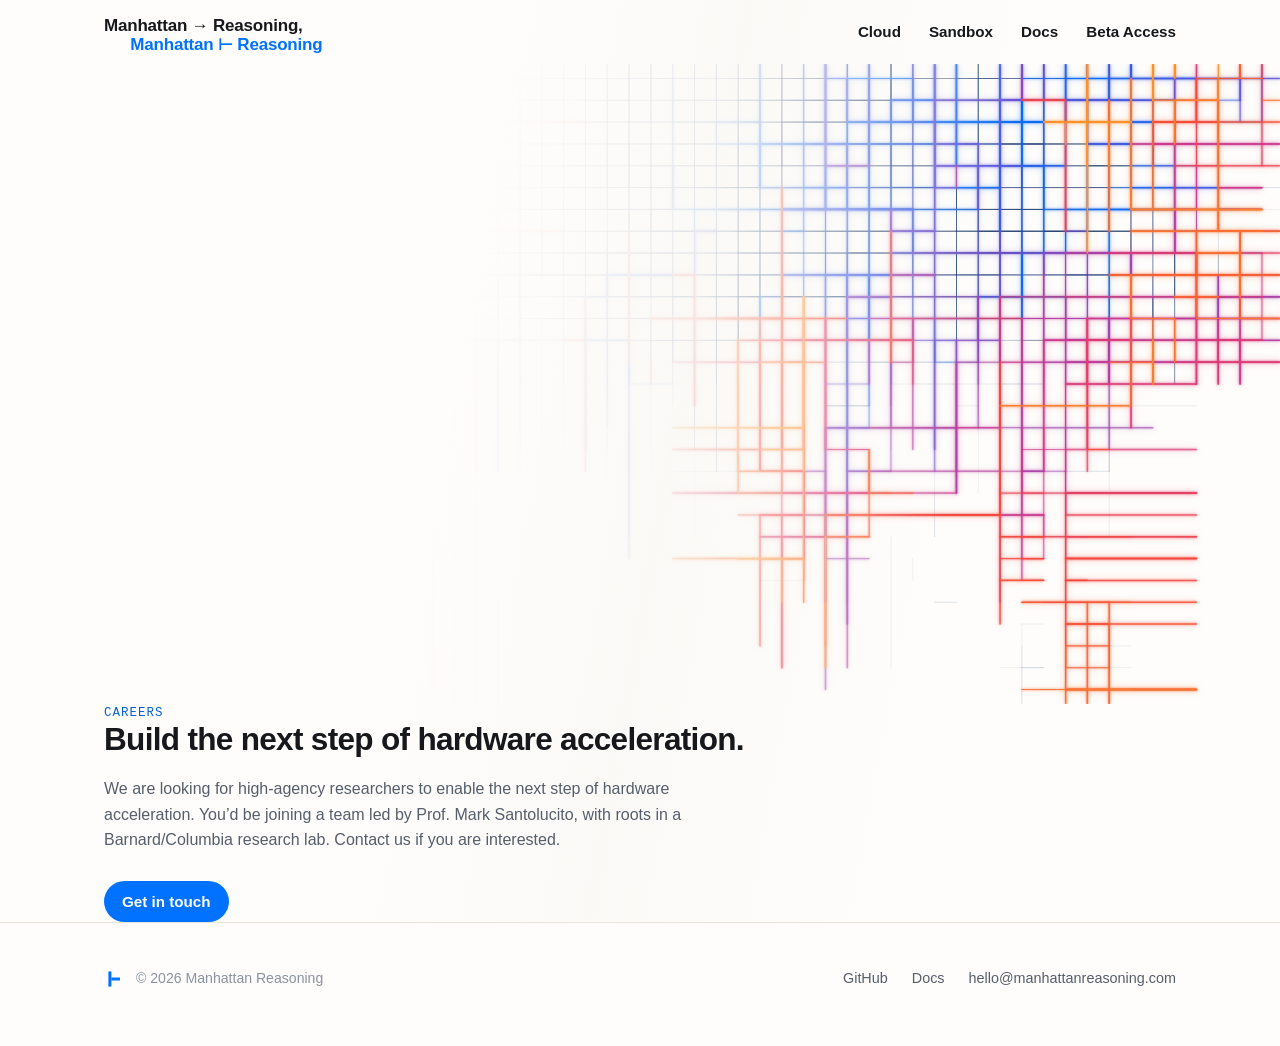
==== careers.html @ d12ea2d1 "Add careers page, styled QR code, and ICML recruiting flier Careers page linked from nav/footer, PCB" ====
<!doctype html>
<html lang="en">
<head>
  <meta charset="utf-8" />
  <meta name="viewport" content="width=device-width, initial-scale=1" />
  <title>Careers — Manhattan Reasoning</title>
  <meta name="description" content="We are looking for high-agency researchers to enable the next step of hardware acceleration." />
  <link rel="icon" type="image/svg+xml" href="assets/favicon.svg" />
  <link rel="stylesheet" href="css/style.css" />
</head>
<body>

  <!-- ================= nav ================= -->
  <header class="nav">
    <div class="nav-inner">
      <a class="brand" href="index.html" aria-label="Manhattan Reasoning">
        <span class="logo" aria-hidden="true">
          <span class="logo-l1">Manhattan <span class="op">&rarr;</span> Reasoning,</span>
          <span class="logo-l2">Manhattan <span class="op">&#8866;</span> Reasoning</span>
        </span>
      </a>
      <nav class="nav-links">
        <a href="index.html#cloud">Cloud</a>
        <a href="index.html#sandbox">Sandbox</a>
        <a href="https://docs.manhattanreasoning.com">Docs</a>
        <a href="index.html#beta">Beta Access</a>
      </nav>
    </div>
  </header>

  <!-- ================= careers ================= -->
  <main id="top">
    <section class="hero">
      <canvas class="hero-routing-canvas" data-routing-field aria-hidden="true"></canvas>
      <div class="container">
        <div class="hero-copy">
          <p class="kicker">Careers</p>
          <h1>Build the next step of hardware&nbsp;acceleration.</h1>
          <p class="bio">
            We are looking for high-agency researchers to enable the next step
            of hardware acceleration. You&rsquo;d be joining a team led by
            Prof. Mark Santolucito, with roots in a Barnard/Columbia research lab.
            Contact us if you are interested.
          </p>
          <div class="hero-ctas">
            <a class="btn" href="mailto:hello@manhattanreasoning.com?subject=Careers">Get in touch</a>
          </div>
        </div>
      </div>
    </section>
  </main>

  <!-- ================= footer ================= -->
  <footer class="footer">
    <div class="container footer-inner">
      <div class="footer-brand">
        <img src="assets/favicon.svg" alt="Manhattan Reasoning turnstile mark" />
        <span>© 2026 Manhattan Reasoning</span>
      </div>
      <nav class="footer-links">
        <a href="https://github.com/ManhattanReasoning">GitHub</a>
        <a href="https://docs.manhattanreasoning.com">Docs</a>
        <a href="mailto:hello@manhattanreasoning.com">hello@manhattanreasoning.com</a>
      </nav>
    </div>
  </footer>

  <script src="js/routing-viz.js"></script>
  <script src="js/main.js"></script>
</body>
</html>
---- css/style.css ----
/* Manhattan Reasoning — site v2
   Off-white, Helvetica, single scrolling page. */

:root {
  --bg: #fefdfb;
  --bg-translucent: rgba(250, 249, 246, 0.86);
  --ink: #17181c;
  --ink-2: #565e6b;
  --ink-3: #8b93a1;
  --line: #e7e4dc;
  --accent: #0072ff;
  --accent-ink: #005fd6;

  /* dark surfaces (die panel, code, terminal) */
  --die: #05070d;
  --code-bg: #0e1218;
  --code-line: #1c2330;
  --code-ink: #d7dee9;
  --code-dim: #6b7c96;

  /* wire classes — validated categorical palette on var(--die) */
  --span1: #2f7fb8;
  --span2: #1f9e89;
  --span6: #e8681f;

  --font: "Helvetica Neue", Helvetica, Arial, sans-serif;
  --mono: ui-monospace, "SF Mono", SFMono-Regular, Menlo, monospace;
  --maxw: 1120px;
}

* { box-sizing: border-box; margin: 0; padding: 0; }
html { scroll-behavior: smooth; }
@media (prefers-reduced-motion: reduce) {
  html { scroll-behavior: auto; }
  * { animation: none !important; transition: none !important; }
}

body {
  font-family: var(--font);
  background: var(--bg);
  color: var(--ink);
  line-height: 1.55;
  -webkit-font-smoothing: antialiased;
  overflow-x: hidden;
}

a { color: var(--accent-ink); text-decoration: none; }
a:hover { text-decoration: underline; }

.container { max-width: var(--maxw); margin: 0 auto; padding: 0 24px; }

/* ---------------- nav ---------------- */

.nav {
  position: fixed; inset: 0 0 auto 0; z-index: 50;
  height: 64px;
  /* transparent at the top so the nav reads as part of the page and the circuit
     flows off the top edge; the backdrop only appears once you scroll */
  background: transparent;
  border-bottom: 1px solid transparent;
  transition: background 0.25s ease, border-color 0.25s ease, backdrop-filter 0.25s ease;
}
.nav.scrolled {
  background: var(--bg-translucent);
  backdrop-filter: blur(10px);
  -webkit-backdrop-filter: blur(10px);
  border-bottom-color: var(--line);
}

.nav-inner {
  max-width: var(--maxw); margin: 0 auto; padding: 0 24px;
  height: 100%; display: flex; align-items: center; justify-content: space-between;
}

/* brand: live text logo. Two lines; the top line collapses on scroll, leaving
   the blue line — flex-centered so the collapsed line sits at the nav's middle.
   Pure CSS, fully reversible. */
.brand { position: relative; display: flex; align-items: center; height: 100%; }
.logo {
  position: relative; height: 42px; width: 13.5em;
  font-family: var(--font); font-weight: 700;
  font-size: 17px; letter-spacing: -0.012em; white-space: nowrap;
}
.logo-l1, .logo-l2 {
  position: absolute; left: 0;
  transition: opacity 0.3s ease, top 0.35s cubic-bezier(0.4, 0, 0.2, 1),
    transform 0.35s cubic-bezier(0.4, 0, 0.2, 1), color 0.3s ease;
}
.logo-l1 { top: 2px; color: var(--ink); }
.logo-l2 { top: 21px; left: 1.55em; color: var(--accent); }
.logo-l2 .op { color: var(--accent); transition: color 0.3s ease; }  /* blue at top */
/* collapsed: top line fades up & out, blue line rises to the nav's center,
   turnstile turns black */
.nav.scrolled .logo-l1 { opacity: 0; transform: translateY(-6px); }
.nav.scrolled .logo-l2 { top: 50%; transform: translateY(-50%); }
.nav.scrolled .logo-l2 .op { color: var(--ink); }

.nav-links { display: flex; align-items: center; gap: 28px; }
.nav-links a {
  color: var(--ink); font-size: 0.95rem; font-weight: 600;
  /* off-white halo so links stay legible over the circuit while the nav is
     transparent; invisible once the nav gains its background on scroll */
  text-shadow: 0 0 9px var(--bg), 0 0 9px var(--bg), 0 0 9px var(--bg), 0 0 3px var(--bg);
}
.nav.scrolled .nav-links a { text-shadow: none; }
.nav-links a:hover { color: var(--accent-ink); text-decoration: none; }

.btn {
  display: inline-block;
  background: var(--accent);
  color: #fff; font-weight: 600; font-size: 0.95rem;
  padding: 9px 18px; border-radius: 999px;
  border: none; cursor: pointer;
  transition: background 0.15s ease;
}
.btn:hover { background: var(--accent-ink); text-decoration: none; }
.btn.ghost {
  background: transparent; color: var(--ink);
  border: 1px solid var(--line);
}
.btn.ghost:hover { border-color: var(--ink-3); background: transparent; }

/* ---------------- hero ---------------- */

.hero {
  position: relative;
  overflow: hidden;
  padding-top: 64px;
  min-height: 94vh;
  /* column so the container stays full-width (a flex row would shrink-wrap it
     and margin:auto would center the copy) — copy left-aligns with the nav */
  display: flex; flex-direction: column; justify-content: center;
}
.hero .container {
  position: relative; z-index: 2;
  /* full-width with a left gutter matching the centered 1120 grid (and the nav
     logo), so the copy is left-aligned instead of centered on wide screens */
  max-width: none; width: 100%; margin: 0;
  padding-left: max(24px, calc((100vw - 1072px) / 2));
  padding-right: 24px;
}
/* off-white scrim keeps the copy column clean while the field stays vibrant right */
.hero::before {
  content: ""; position: absolute; inset: 0; z-index: 1; pointer-events: none;
  background: linear-gradient(100deg,
    var(--bg) 36%, rgba(250, 249, 246, 0.88) 52%, rgba(250, 249, 246, 0) 72%);
}
.hero-copy { max-width: min(50vw, 46rem); }
.hero h1 {
  font-size: clamp(2.2rem, 3.6vw, 3.1rem);   /* fallback; JS fits it to one line */
  line-height: 1.04;
  letter-spacing: -0.022em;
  font-weight: 700;
  white-space: nowrap;         /* one line — JS scales font-size to fit the width */
  /* soft off-white halo so the line reads cleanly over the circuit */
  text-shadow: 0 0 18px var(--bg), 0 0 18px var(--bg), 0 0 8px var(--bg), 0 0 3px var(--bg);
}
.hero .bio {
  margin-top: 20px;
  font-size: 16px;
  line-height: 1.6;
  color: var(--ink-2);
  max-width: min(46vw, 42rem); /* static — mostly matches the one-line header */
  text-shadow: 0 0 12px var(--bg), 0 0 12px var(--bg), 0 0 5px var(--bg);
}
.hero-ctas { margin-top: 28px; display: flex; gap: 12px; flex-wrap: wrap; }
.read-more {
  font-size: 1.02rem; font-weight: 600; color: var(--accent-ink);
  display: inline-flex; align-items: center;
  border-bottom: 1.5px solid transparent;
  transition: border-color 0.15s ease, color 0.15s ease;
  text-shadow: 0 0 12px var(--bg), 0 0 12px var(--bg), 0 0 5px var(--bg);
}
.read-more:hover { border-bottom-color: currentColor; text-decoration: none; }

/* living routing field — bleeds off the right edge, dissolves into the page */
#routing-canvas {
  position: absolute;
  top: 0; right: 0; bottom: 0;
  width: 82%;
  z-index: 0;
  display: block;
  cursor: crosshair;
  /* two masks intersected: a radial that dissolves the left/right edges into
     the page, and a vertical fade so the TOP dissolves slowly (like the bottom)
     — the field fades out before it reaches the nav, no flat cut */
  -webkit-mask-image:
    radial-gradient(135% 130% at 68% 46%, #000 58%, rgba(0,0,0,0.5) 76%, transparent 95%),
    linear-gradient(to bottom, #000 0%, #000 88%, transparent 100%);
  -webkit-mask-composite: source-in;
          mask-image:
    radial-gradient(135% 130% at 68% 46%, #000 58%, rgba(0,0,0,0.5) 76%, transparent 95%),
    linear-gradient(to bottom, #000 0%, #000 88%, transparent 100%);
          mask-composite: intersect;
}

.hero-routing-canvas { cursor: crosshair; }

#beta {
  position: relative;
  overflow: hidden;
  isolation: isolate;
}
#beta > .container { position: relative; z-index: 2; }
.beta-routing-canvas {
  position: absolute;
  inset: 0;
  width: 100%;
  height: 100%;
  z-index: 0;
  opacity: 0.5;
  pointer-events: none;
  -webkit-mask-image:
    radial-gradient(120% 92% at 50% 100%, #000 44%, rgba(0,0,0,0.48) 70%, transparent 100%),
    linear-gradient(to top, #000 0%, #000 86%, transparent 100%);
  -webkit-mask-composite: source-in;
          mask-image:
    radial-gradient(120% 92% at 50% 100%, #000 44%, rgba(0,0,0,0.48) 70%, transparent 100%),
    linear-gradient(to top, #000 0%, #000 86%, transparent 100%);
          mask-composite: intersect;
}
.hero-caption {
  position: absolute; right: 26px; bottom: 24px; z-index: 2;
  font-family: var(--mono); font-size: 0.7rem; letter-spacing: 0.02em;
  color: var(--ink-3);
}

/* ---------------- sections ---------------- */

.section { padding: 108px 0; border-top: 1px solid var(--line); }
.section:first-of-type { border-top: none; }

.kicker {
  font-family: var(--mono); font-size: 0.78rem; font-weight: 500;
  color: var(--accent-ink); letter-spacing: 0.08em; text-transform: uppercase;
}
.section h2 {
  margin-top: 10px;
  font-size: clamp(1.7rem, 3vw, 2.35rem);
  letter-spacing: -0.015em; line-height: 1.15;
  font-weight: 700;
  max-width: 24ch;
}
.section .lede {
  margin-top: 14px; font-size: 1.05rem; color: var(--ink-2);
  max-width: 62ch;
}
/* the open-hardware-stack credit line under the lede */
.built-on {
  margin-top: 14px; max-width: 52ch;
  font-family: var(--mono); font-size: 0.8rem; line-height: 1.5;
  color: var(--ink-3);
}
.built-on span { color: var(--ink-2); font-weight: 600; }

.duo {
  margin-top: 44px;
  display: grid; grid-template-columns: 1fr 1fr; gap: 24px;
  align-items: start;
}

/* Cloud: two-column split — text left, code + terminal stacked on the right
   (Vercel-style; Sandbox mirrors it with code left / text right) */
#cloud .container {
  display: grid; grid-template-columns: 0.9fr 1fr; gap: 56px; align-items: center;
}
#cloud .container > .reveal { margin: 0; }         /* the text column */
#cloud h2 { max-width: 15ch; }
#cloud .duo {
  margin-top: 0;                                    /* it's a column now, not below */
  grid-template-columns: 1fr; gap: 16px;
}

/* Sandbox: mirrored split — code left, text right */
#sandbox .container {
  display: grid; grid-template-columns: 1fr 0.9fr; gap: 56px; align-items: center;
}
#sandbox .container > .reveal { margin: 0; }       /* the text column */
#sandbox h2 { max-width: 18ch; }

/* fade-up on scroll */
.reveal { opacity: 0; transform: translateY(18px);
  transition: opacity 0.6s ease, transform 0.6s ease; }
.reveal.in { opacity: 1; transform: none; }

/* ---------------- code cards ---------------- */

/* light "Geist"-style card: white, hairline border, soft shadow, no chrome dots */
.code-card {
  position: relative;
  background: #ffffff;
  border: 1px solid #eceae2;
  border-radius: 12px;
  overflow: hidden;
  box-shadow: 0 1px 2px rgba(20, 24, 40, 0.04), 0 12px 32px -18px rgba(20, 24, 40, 0.14);
}
.code-head {
  display: flex; align-items: center; justify-content: space-between; gap: 8px;
  padding: 9px 12px 9px 15px;
  border-bottom: 1px solid #f1f0ea;
  font-family: var(--mono); font-size: 0.73rem; color: var(--ink-3);
}
.code-head .fname { color: var(--ink-2); font-weight: 600; }
.copy-btn {
  font-family: var(--mono); font-size: 0.67rem; color: var(--ink-3);
  background: transparent; border: 1px solid var(--line); border-radius: 6px;
  padding: 3px 9px; cursor: pointer;
  transition: color 0.15s ease, border-color 0.15s ease;
}
.copy-btn:hover { color: var(--ink); border-color: var(--ink-3); }
.copy-btn.copied { color: #0a7d5a; border-color: #bfe3d0; }
.code-card pre {
  padding: 16px 18px;
  overflow-x: auto;
  font-family: var(--mono); font-size: 0.82rem; line-height: 1.62;
  color: #2b2f38;
}
.code-card code { font-family: inherit; }

/* python token colors (light, restrained) */
.tok-kw  { color: #a626a4; }
.tok-str { color: #0a7d5a; }
.tok-num { color: #b25000; }
.tok-fn  { color: #0060d1; }
.tok-cm  { color: #9aa3b0; font-style: italic; }
.tok-dec { color: #7c3aed; }

/* terminal stays dark — a terminal should look like a terminal */
.code-card.terminal {
  background: var(--code-bg); border-color: var(--code-line);
  box-shadow: 0 1px 2px rgba(6, 18, 40, 0.08), 0 16px 36px -20px rgba(6, 18, 40, 0.45);
}
.terminal .code-head { border-bottom-color: #1a2130; color: var(--code-dim); }
.terminal .code-head .fname { color: #aebacc; }
.terminal pre { color: var(--code-ink); min-height: 132px; }
.term-dim  { color: var(--code-dim); }
.term-ok   { color: #58d68d; font-weight: 600; }
.term-run  { color: #c6ff6e; font-weight: 600; }
.term-cursor { display: inline-block; width: 8px; height: 15px;
  background: #d7dee9; vertical-align: -2px;
  animation: blink 1.1s steps(1) infinite; }
@keyframes blink { 50% { opacity: 0; } }

/* feature bullets */
.feature-list { margin-top: 26px; display: grid; gap: 14px; }
.feature-list li {
  list-style: none; padding-left: 26px; position: relative;
  color: var(--ink-2); font-size: 0.97rem;
}
.feature-list li::before {
  content: "—"; position: absolute; left: 0; top: 0;
  color: var(--accent); font-weight: 600;
}
.feature-list li b { color: var(--ink); font-weight: 600; }

/* ---------------- beta ---------------- */

.beta-wrap { max-width: 720px; margin: 0 auto; text-align: center; }
.beta-wrap h2 { margin-left: auto; margin-right: auto; }
.beta-wrap .lede { margin-left: auto; margin-right: auto; }
.beta-install { margin: 36px auto 0; text-align: left; }

.beta-form-card {
  margin: 48px auto 0; text-align: left;
  background: #fff;
  border: 1px solid var(--line);
  border-radius: 14px;
  padding: 30px;
}
.beta-form-card h3 { font-size: 1.15rem; letter-spacing: -0.01em; }
.beta-form-card p { color: var(--ink-2); font-size: 0.93rem; margin-top: 6px; }
.form-grid { margin-top: 22px; display: grid; grid-template-columns: 1fr 1fr; gap: 14px; }
.form-grid .full { grid-column: 1 / -1; }
.field label {
  display: block; font-size: 0.8rem; font-weight: 600;
  color: var(--ink-2); margin-bottom: 6px;
}
.field input, .field textarea {
  width: 100%; font-family: var(--font); font-size: 0.95rem;
  color: var(--ink);
  background: var(--bg);
  border: 1px solid var(--line); border-radius: 8px;
  padding: 10px 12px;
}
.field textarea { min-height: 96px; resize: vertical; }
.field input:focus, .field textarea:focus {
  outline: none; border-color: var(--accent);
  box-shadow: 0 0 0 3px rgba(0, 114, 255, 0.12);
}
.form-foot { margin-top: 20px; display: flex; align-items: center; gap: 16px; flex-wrap: wrap; }
.form-note { font-size: 0.82rem; color: var(--ink-3); }
.form-status { font-size: 0.88rem; font-weight: 600; }
.form-status.ok { color: #1a7f4e; }
.form-status.err { color: #c0392b; }

/* ---------------- footer ---------------- */

.footer { border-top: 1px solid var(--line); padding: 44px 0 56px; }
.footer-inner {
  display: flex; align-items: center; justify-content: space-between;
  gap: 20px; flex-wrap: wrap;
}
.footer-brand { display: flex; align-items: center; gap: 12px; }
.footer-brand img { height: 20px; }
.footer-brand span { font-size: 0.88rem; color: var(--ink-3); }
.footer-links { display: flex; gap: 24px; font-size: 0.9rem; }
.footer-links a { color: var(--ink-2); }
.footer-links a:hover { color: var(--accent-ink); }

/* screenshot/test mode (?nofx): fixed height so the field is visible, instant reveals */
.nofx .hero { min-height: 640px; padding-top: 120px; padding-bottom: 40px; }
.nofx .reveal { opacity: 1; transform: none; transition: none; }
.nofx .logo-l1, .nofx .logo-l2, .nofx .logo-l2 .op { transition: none; }  /* capture end state */

/* ---------------- responsive ---------------- */

@media (max-width: 960px) {
  .hero { min-height: 78vh; padding-top: 110px; padding-bottom: 40px; }
  /* field becomes a full-bleed backdrop behind the copy, faded top-down */
  #routing-canvas {
    width: 100%; opacity: 0.55;
    -webkit-mask-image:
      radial-gradient(135% 85% at 70% 42%, #000 34%, transparent 80%),
      linear-gradient(to bottom, transparent 3%, #000 26%, #000 88%, transparent 100%);
    -webkit-mask-composite: source-in;
            mask-image:
      radial-gradient(135% 85% at 70% 42%, #000 34%, transparent 80%),
      linear-gradient(to bottom, transparent 3%, #000 26%, #000 88%, transparent 100%);
            mask-composite: intersect;
    pointer-events: none;
  }
  .beta-routing-canvas { opacity: 0.42; }
  .hero-copy { max-width: 100%; }
  .hero h1 { font-size: clamp(2rem, 8vw, 2.6rem); white-space: normal; }  /* wrap on mobile */
  .hero .bio { max-width: 100%; }
  .hero-caption { display: none; }
  .duo { grid-template-columns: 1fr; }
  #cloud .container, #sandbox .container { grid-template-columns: 1fr; gap: 28px; }
  .form-grid { grid-template-columns: 1fr; }
  .nav-links { gap: 18px; }
  .nav-links a:not(.btn) { display: none; }
  .section { padding: 72px 0; }
}
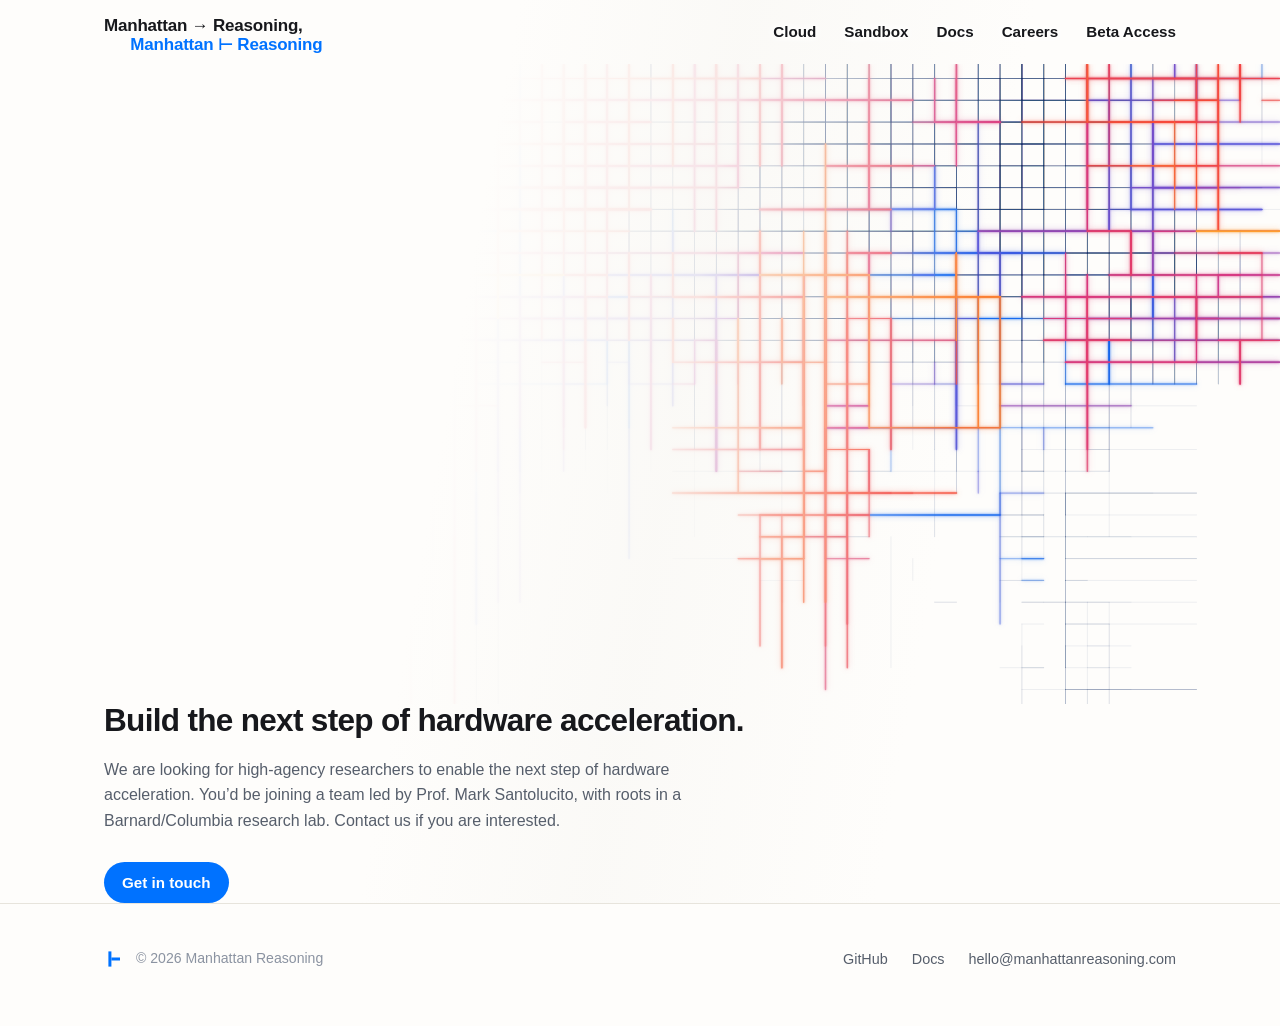
==== commit 812369d1: "Match careers hero layout to the landing page Co-Authored-By: Claude Fable 5 <noreply@anthropic.com>" ====
--- a/careers.html
+++ b/careers.html
@@ -23,6 +23,7 @@
         <a href="index.html#cloud">Cloud</a>
         <a href="index.html#sandbox">Sandbox</a>
         <a href="https://docs.manhattanreasoning.com">Docs</a>
+        <a href="careers.html">Careers</a>
         <a href="index.html#beta">Beta Access</a>
       </nav>
     </div>
@@ -34,7 +35,6 @@
       <canvas class="hero-routing-canvas" data-routing-field aria-hidden="true"></canvas>
       <div class="container">
         <div class="hero-copy">
-          <p class="kicker">Careers</p>
           <h1>Build the next step of hardware&nbsp;acceleration.</h1>
           <p class="bio">
             We are looking for high-agency researchers to enable the next step
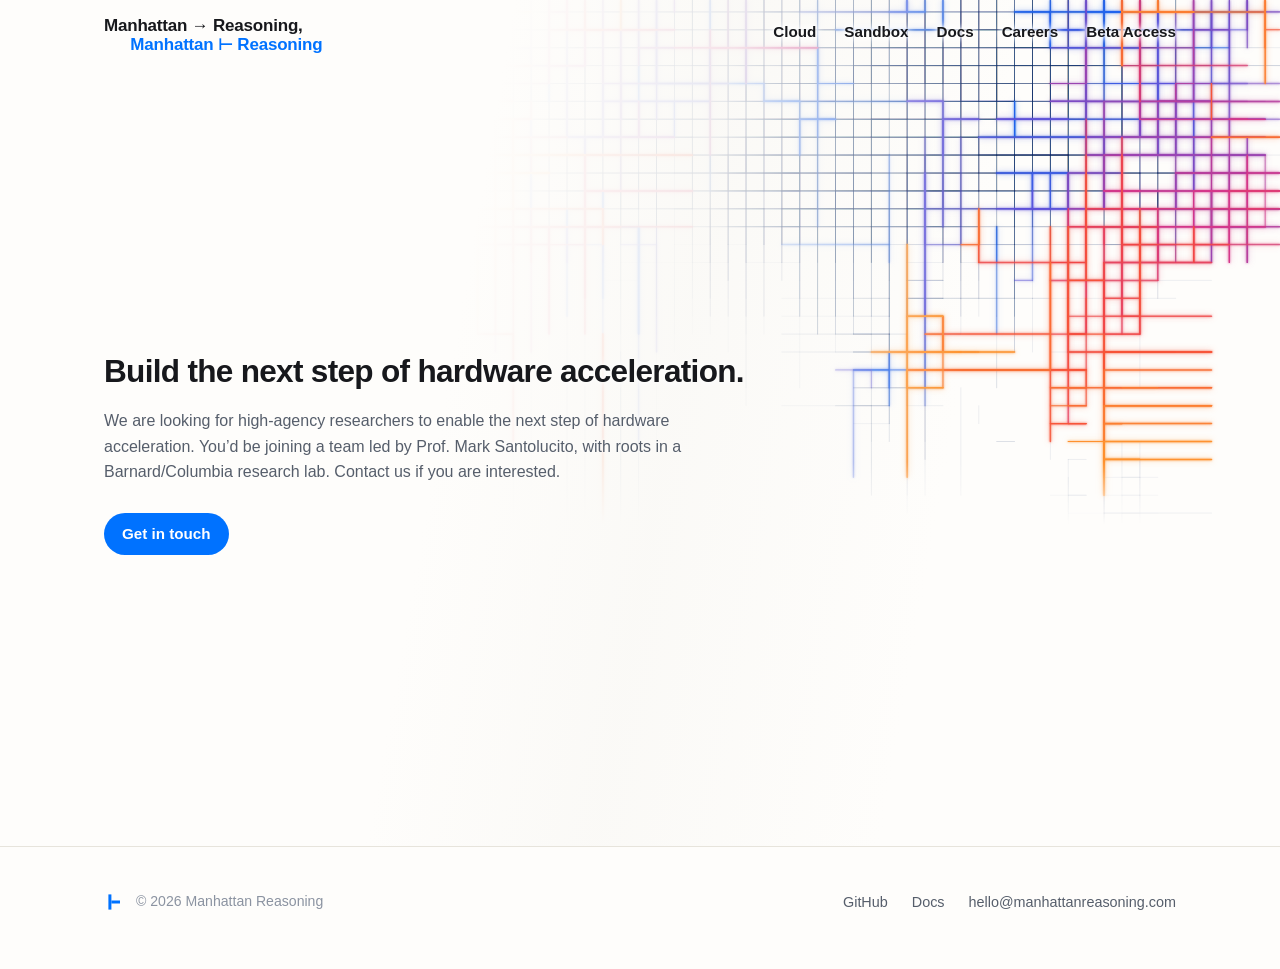
==== commit 777bea6b: "Fix careers hero: routing canvas needs the routing-canvas id to sit behind the copy Co-Authored-By: " ====
--- a/careers.html
+++ b/careers.html
@@ -32,7 +32,7 @@
   <!-- ================= careers ================= -->
   <main id="top">
     <section class="hero">
-      <canvas class="hero-routing-canvas" data-routing-field aria-hidden="true"></canvas>
+      <canvas id="routing-canvas" class="hero-routing-canvas" data-routing-field aria-hidden="true"></canvas>
       <div class="container">
         <div class="hero-copy">
           <h1>Build the next step of hardware&nbsp;acceleration.</h1>
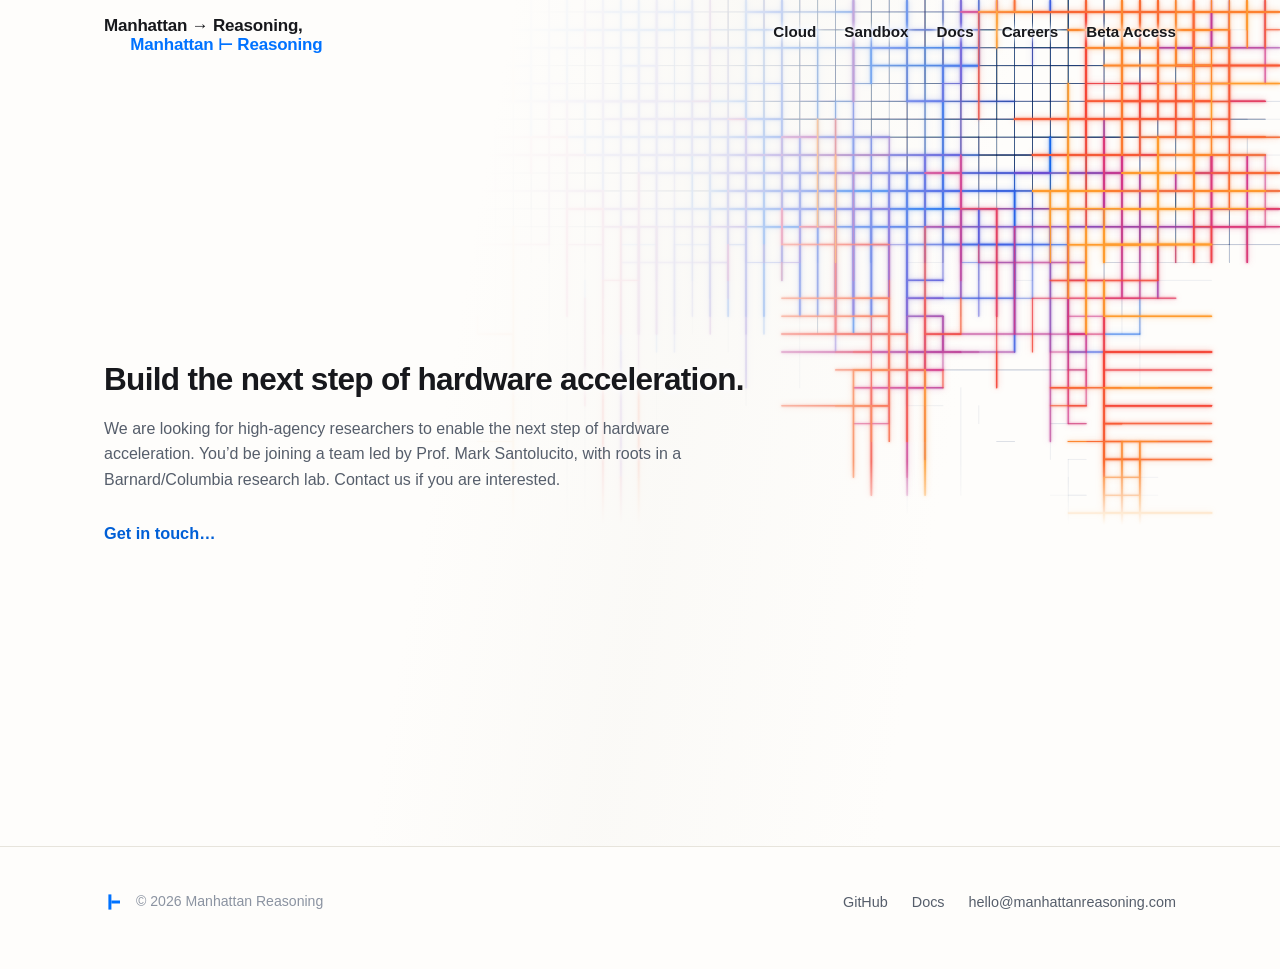
==== commit e97c39ca: "Fix homepage hash default and careers hero CTA Ensure index only defaults to #top when no explicit h" ====
--- a/careers.html
+++ b/careers.html
@@ -13,7 +13,7 @@
   <!-- ================= nav ================= -->
   <header class="nav">
     <div class="nav-inner">
-      <a class="brand" href="index.html" aria-label="Manhattan Reasoning">
+      <a class="brand" href="index.html#top" aria-label="Manhattan Reasoning">
         <span class="logo" aria-hidden="true">
           <span class="logo-l1">Manhattan <span class="op">&rarr;</span> Reasoning,</span>
           <span class="logo-l2">Manhattan <span class="op">&#8866;</span> Reasoning</span>
@@ -43,7 +43,7 @@
             Contact us if you are interested.
           </p>
           <div class="hero-ctas">
-            <a class="btn" href="mailto:hello@manhattanreasoning.com?subject=Careers">Get in touch</a>
+            <a class="read-more" href="mailto:hello@manhattanreasoning.com?subject=Careers">Get in touch&hellip;</a>
           </div>
         </div>
       </div>
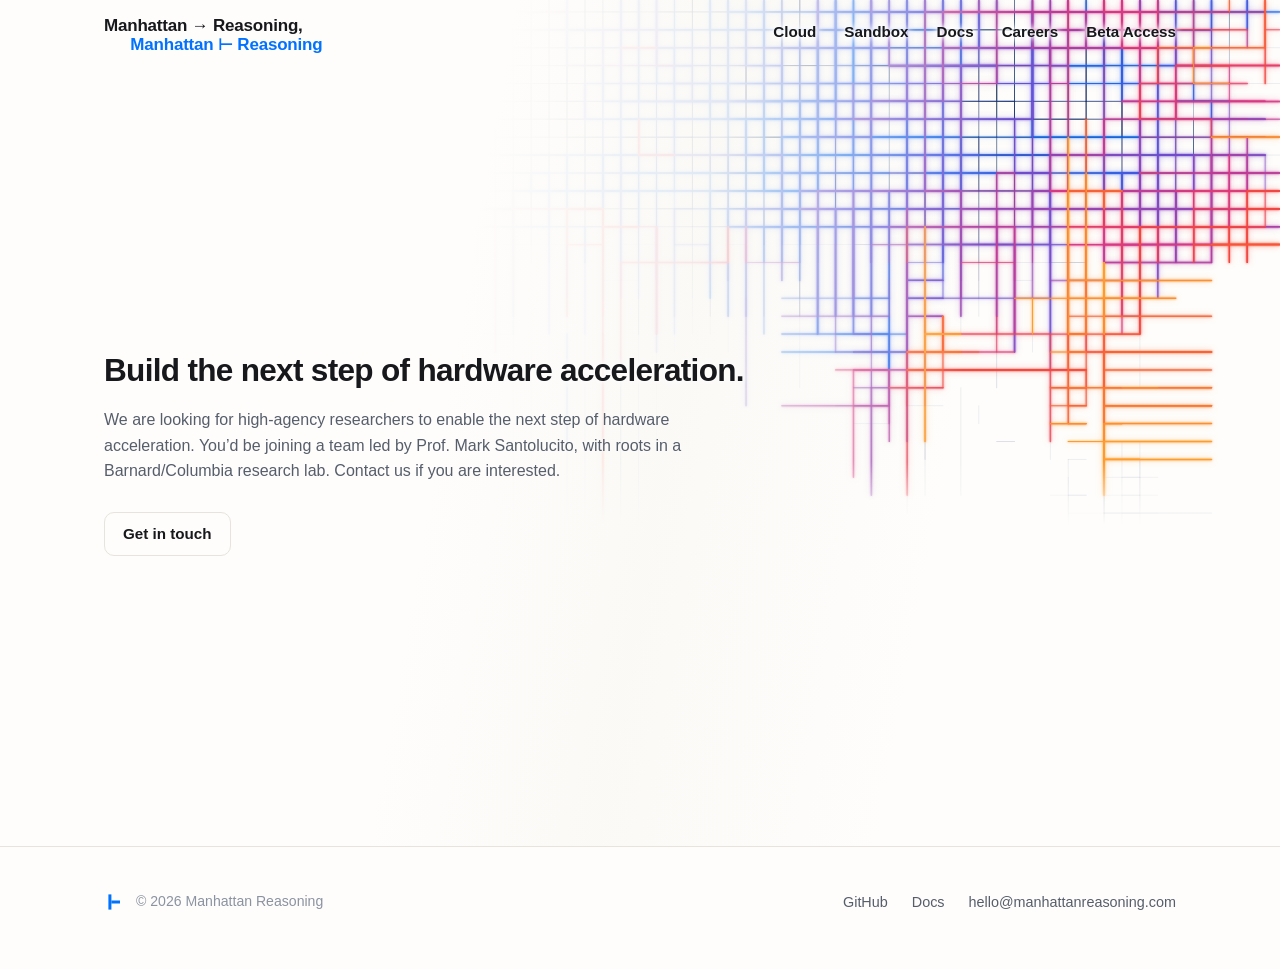
==== commit 9be1dbf4: "Improve mobile UX and careers hero polish Implement a full mobile navigation experience with hamburg" ====
--- a/careers.html
+++ b/careers.html
@@ -8,7 +8,7 @@
   <link rel="icon" type="image/svg+xml" href="assets/favicon.svg" />
   <link rel="stylesheet" href="css/style.css" />
 </head>
-<body>
+<body class="careers-page">
 
   <!-- ================= nav ================= -->
   <header class="nav">
@@ -19,7 +19,10 @@
           <span class="logo-l2">Manhattan <span class="op">&#8866;</span> Reasoning</span>
         </span>
       </a>
-      <nav class="nav-links">
+      <button class="nav-toggle" type="button" aria-expanded="false" aria-controls="site-nav" aria-label="Toggle navigation">
+        <span></span><span></span><span></span>
+      </button>
+      <nav class="nav-links" id="site-nav">
         <a href="index.html#cloud">Cloud</a>
         <a href="index.html#sandbox">Sandbox</a>
         <a href="https://docs.manhattanreasoning.com">Docs</a>
@@ -43,7 +46,7 @@
             Contact us if you are interested.
           </p>
           <div class="hero-ctas">
-            <a class="read-more" href="mailto:hello@manhattanreasoning.com?subject=Careers">Get in touch&hellip;</a>
+            <a class="btn btn-outline" href="mailto:hello@manhattanreasoning.com?subject=Careers">Get in touch</a>
           </div>
         </div>
       </div>
--- a/css/style.css
+++ b/css/style.css
@@ -70,6 +70,7 @@
 .nav-inner {
   max-width: var(--maxw); margin: 0 auto; padding: 0 24px;
   height: 100%; display: flex; align-items: center; justify-content: space-between;
+  position: relative;
 }
 
 /* brand: live text logo. Two lines; the top line collapses on scroll, leaving
@@ -84,6 +85,7 @@
 .logo-l1, .logo-l2 {
   position: absolute; left: 0;
   transition: opacity 0.3s ease, top 0.35s cubic-bezier(0.4, 0, 0.2, 1),
+    left 0.35s cubic-bezier(0.4, 0, 0.2, 1),
     transform 0.35s cubic-bezier(0.4, 0, 0.2, 1), color 0.3s ease;
 }
 .logo-l1 { top: 2px; color: var(--ink); }
@@ -92,7 +94,7 @@
 /* collapsed: top line fades up & out, blue line rises to the nav's center,
    turnstile turns black */
 .nav.scrolled .logo-l1 { opacity: 0; transform: translateY(-6px); }
-.nav.scrolled .logo-l2 { top: 50%; transform: translateY(-50%); }
+.nav.scrolled .logo-l2 { top: 50%; left: 50%; transform: translate(-50%, -50%); }
 .nav.scrolled .logo-l2 .op { color: var(--ink); }
 
 .nav-links { display: flex; align-items: center; gap: 28px; }
@@ -104,6 +106,26 @@
 }
 .nav.scrolled .nav-links a { text-shadow: none; }
 .nav-links a:hover { color: var(--accent-ink); text-decoration: none; }
+
+.nav-toggle {
+  display: none;
+  width: 38px;
+  height: 38px;
+  border: 1px solid var(--line);
+  border-radius: 8px;
+  background: rgba(255, 255, 255, 0.9);
+  align-items: center;
+  justify-content: center;
+  flex-direction: column;
+  gap: 4px;
+  cursor: pointer;
+}
+.nav-toggle span {
+  width: 16px;
+  height: 1.5px;
+  background: var(--ink);
+  border-radius: 1px;
+}
 
 .btn {
   display: inline-block;
@@ -119,6 +141,43 @@
   border: 1px solid var(--line);
 }
 .btn.ghost:hover { border-color: var(--ink-3); background: transparent; }
+
+.btn.btn-outline {
+  background: transparent;
+  color: var(--ink);
+  border: 1px solid var(--line);
+  border-radius: 10px;
+  box-shadow: 0 0 0 rgba(47, 127, 184, 0);
+  animation: cta-outline-glow 8s ease-in-out infinite;
+}
+.btn.btn-outline:hover {
+  background: transparent;
+  border-color: var(--ink-3);
+  color: var(--ink);
+}
+
+@keyframes cta-outline-glow {
+  0% {
+    border-color: rgba(47, 127, 184, 0.35);
+    box-shadow: 0 0 8px rgba(47, 127, 184, 0.12);
+  }
+  33% {
+    border-color: rgba(31, 158, 137, 0.35);
+    box-shadow: 0 0 9px rgba(31, 158, 137, 0.12);
+  }
+  66% {
+    border-color: rgba(232, 104, 31, 0.35);
+    box-shadow: 0 0 9px rgba(232, 104, 31, 0.11);
+  }
+  100% {
+    border-color: rgba(47, 127, 184, 0.35);
+    box-shadow: 0 0 8px rgba(47, 127, 184, 0.12);
+  }
+}
+
+@media (prefers-reduced-motion: reduce) {
+  .btn.btn-outline { animation: none; }
+}
 
 /* ---------------- hero ---------------- */
 
@@ -415,7 +474,10 @@
 /* ---------------- responsive ---------------- */
 
 @media (max-width: 960px) {
-  .hero { min-height: 78vh; padding-top: 110px; padding-bottom: 40px; }
+  html, body { overflow-x: hidden; }
+  .container, .nav-inner { padding-left: 16px; padding-right: 16px; }
+  .nav { height: 56px; }
+  .hero { min-height: 100svh; min-height: 100dvh; padding-top: 92px; padding-bottom: 24px; }
   /* field becomes a full-bleed backdrop behind the copy, faded top-down */
   #routing-canvas {
     width: 100%; opacity: 0.55;
@@ -431,13 +493,90 @@
   }
   .beta-routing-canvas { opacity: 0.42; }
   .hero-copy { max-width: 100%; }
-  .hero h1 { font-size: clamp(2rem, 8vw, 2.6rem); white-space: normal; }  /* wrap on mobile */
-  .hero .bio { max-width: 100%; }
+  .hero h1 {
+    font-size: clamp(1.75rem, 7.2vw, 2.3rem);
+    line-height: 1.1;
+    letter-spacing: -0.015em;
+    white-space: normal;
+    text-shadow: 0 0 8px var(--bg), 0 0 8px var(--bg), 0 0 3px var(--bg);
+  }  /* wrap on mobile */
+  .hero .bio { max-width: 34ch; font-size: 0.98rem; line-height: 1.55; }
+  .hero-ctas { margin-top: 20px; }
+  .read-more { font-size: 0.98rem; }
   .hero-caption { display: none; }
   .duo { grid-template-columns: 1fr; }
   #cloud .container, #sandbox .container { grid-template-columns: 1fr; gap: 28px; }
   .form-grid { grid-template-columns: 1fr; }
-  .nav-links { gap: 18px; }
-  .nav-links a:not(.btn) { display: none; }
-  .section { padding: 72px 0; }
-}
+  .code-head { padding: 8px 10px 8px 12px; }
+  .code-card pre { padding: 14px 14px; font-size: 0.75rem; line-height: 1.5; }
+  .beta-form-card { padding: 20px; }
+  .form-foot { gap: 12px; }
+  .nav-toggle { display: inline-flex; }
+  .nav-links {
+    display: flex;
+    position: absolute;
+    top: calc(100% + 8px);
+    left: 16px;
+    right: 16px;
+    flex-direction: column;
+    align-items: stretch;
+    gap: 2px;
+    padding: 8px;
+    border: 1px solid var(--line);
+    border-radius: 10px;
+    background: var(--bg-translucent);
+    backdrop-filter: blur(10px);
+    -webkit-backdrop-filter: blur(10px);
+    box-shadow: 0 10px 24px -18px rgba(15, 24, 40, 0.42);
+    opacity: 0;
+    transform: translateY(-8px) scale(0.98);
+    transform-origin: top right;
+    visibility: hidden;
+    pointer-events: none;
+    transition: opacity 0.2s ease, transform 0.24s ease, visibility 0.24s step-end;
+  }
+  .nav-links.open {
+    opacity: 1;
+    transform: translateY(0) scale(1);
+    visibility: visible;
+    pointer-events: auto;
+    transition: opacity 0.22s ease, transform 0.26s cubic-bezier(0.2, 0.8, 0.2, 1), visibility 0s step-start;
+  }
+  .nav-links a {
+    display: block;
+    padding: 10px 12px;
+    border-radius: 8px;
+    text-shadow: none;
+  }
+  .nav-links a:hover { background: rgba(0, 114, 255, 0.08); }
+  .section { padding: 56px 0; }
+
+  body:not(.careers-page) main#top .hero {
+    justify-content: flex-start;
+  }
+  body:not(.careers-page) main#top .hero .container {
+    padding-top: clamp(36px, 9vh, 84px);
+  }
+
+  body.careers-page {
+    min-height: 100svh;
+    min-height: 100dvh;
+    display: flex;
+    flex-direction: column;
+  }
+  body.careers-page main#top {
+    flex: 1;
+    display: flex;
+  }
+  body.careers-page main#top .hero {
+    flex: 1;
+    min-height: 100%;
+    width: 100%;
+    padding-bottom: 36px;
+  }
+}
+
+@media (max-width: 520px) {
+  .hero { padding-top: 84px; }
+  .hero .bio { max-width: 32ch; font-size: 0.95rem; }
+}
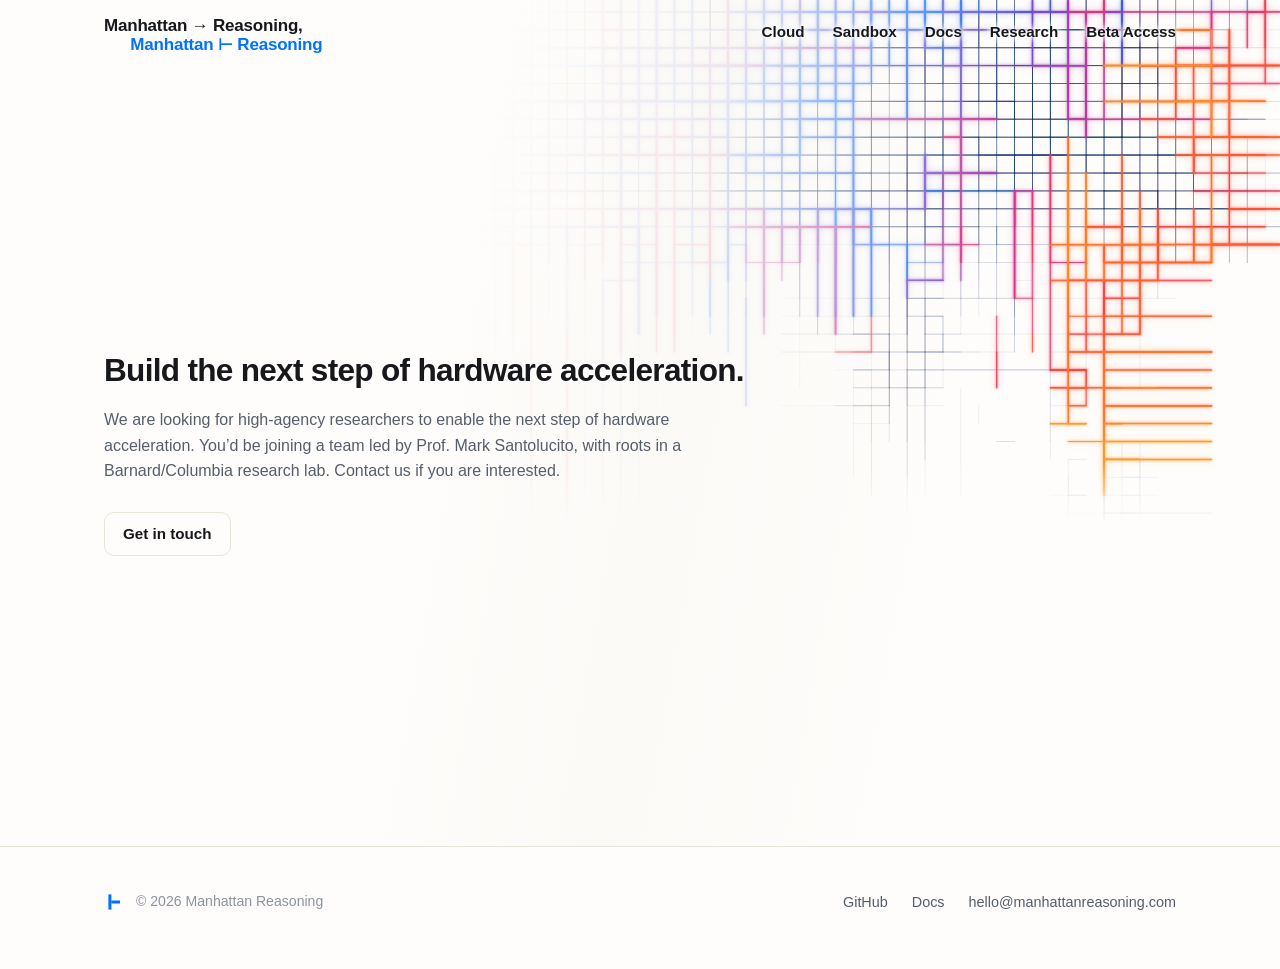
==== commit 63b59384: "Add the research vision page, replacing Careers in the nav research.html sets the Fall 2026 research" ====
--- a/careers.html
+++ b/careers.html
@@ -26,7 +26,7 @@
         <a href="index.html#cloud">Cloud</a>
         <a href="index.html#sandbox">Sandbox</a>
         <a href="https://docs.manhattanreasoning.com">Docs</a>
-        <a href="careers.html">Careers</a>
+        <a href="research.html">Research</a>
         <a href="index.html#beta">Beta Access</a>
       </nav>
     </div>
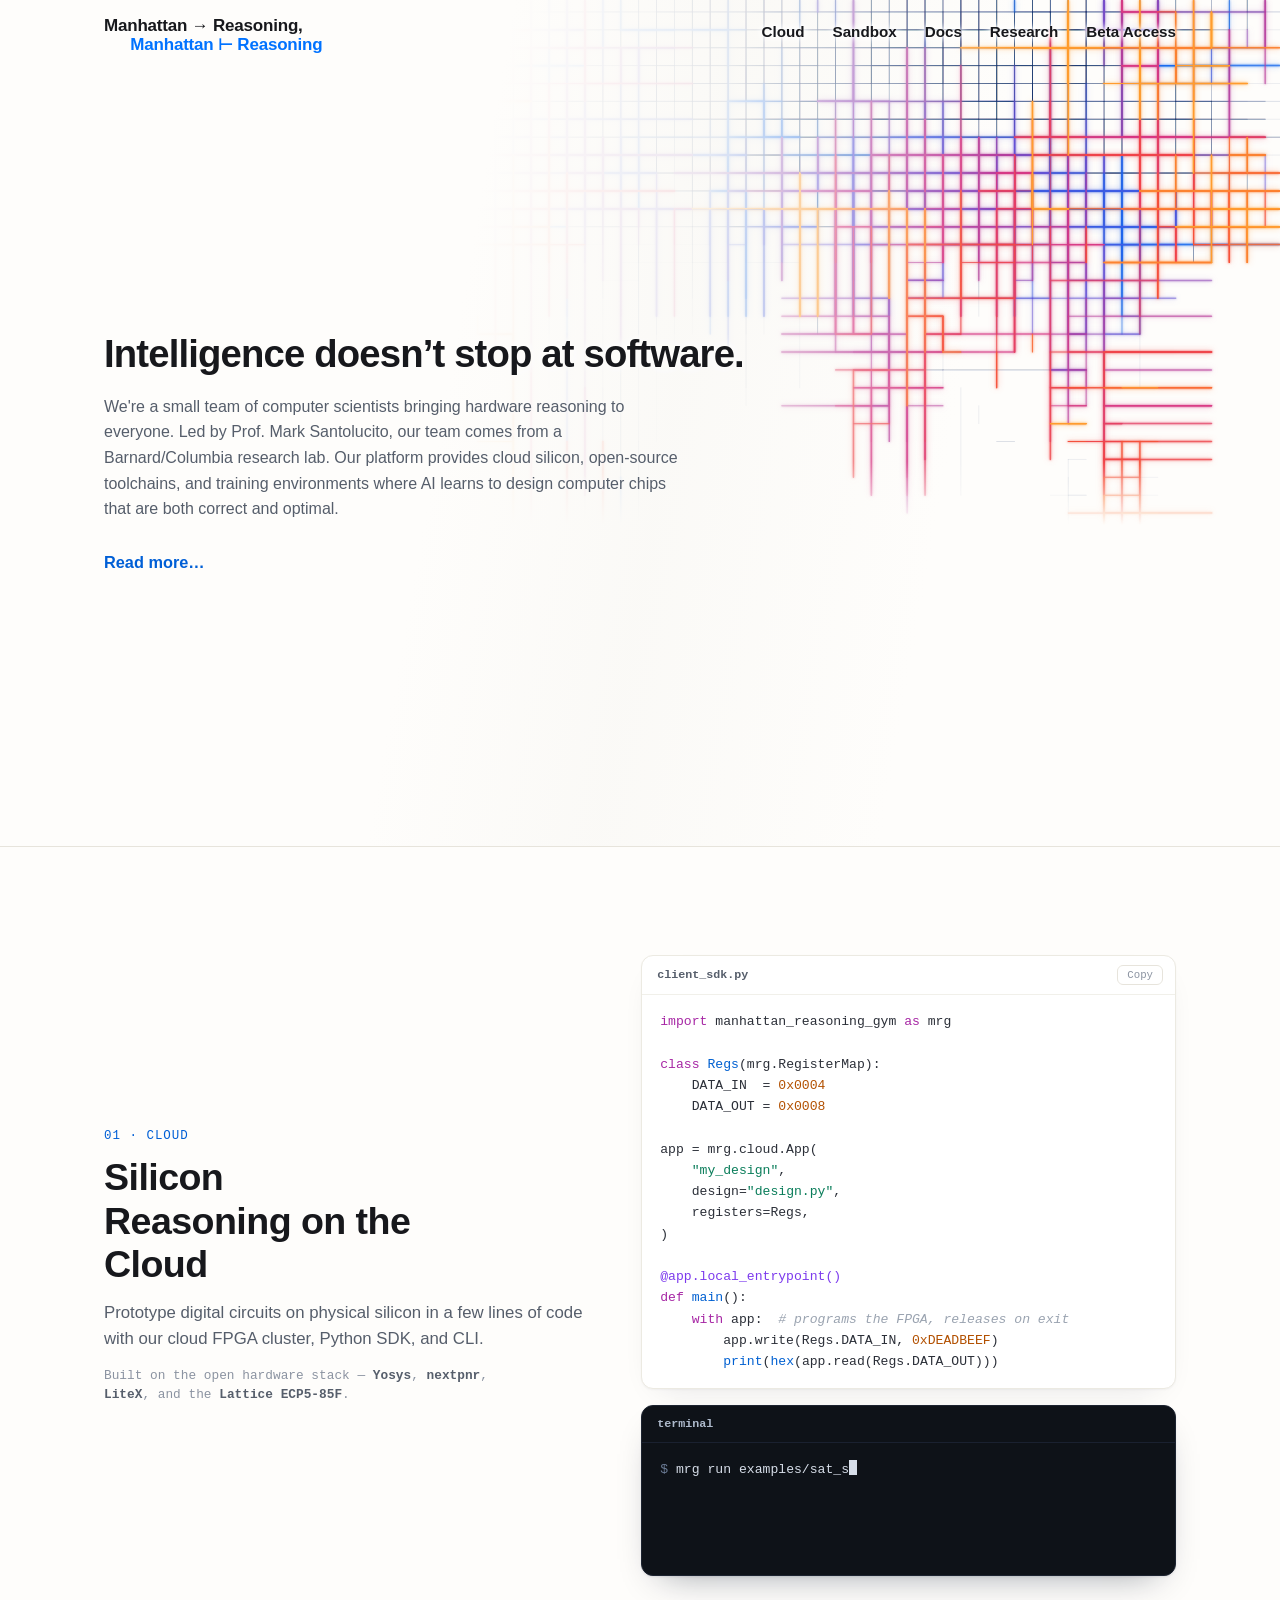
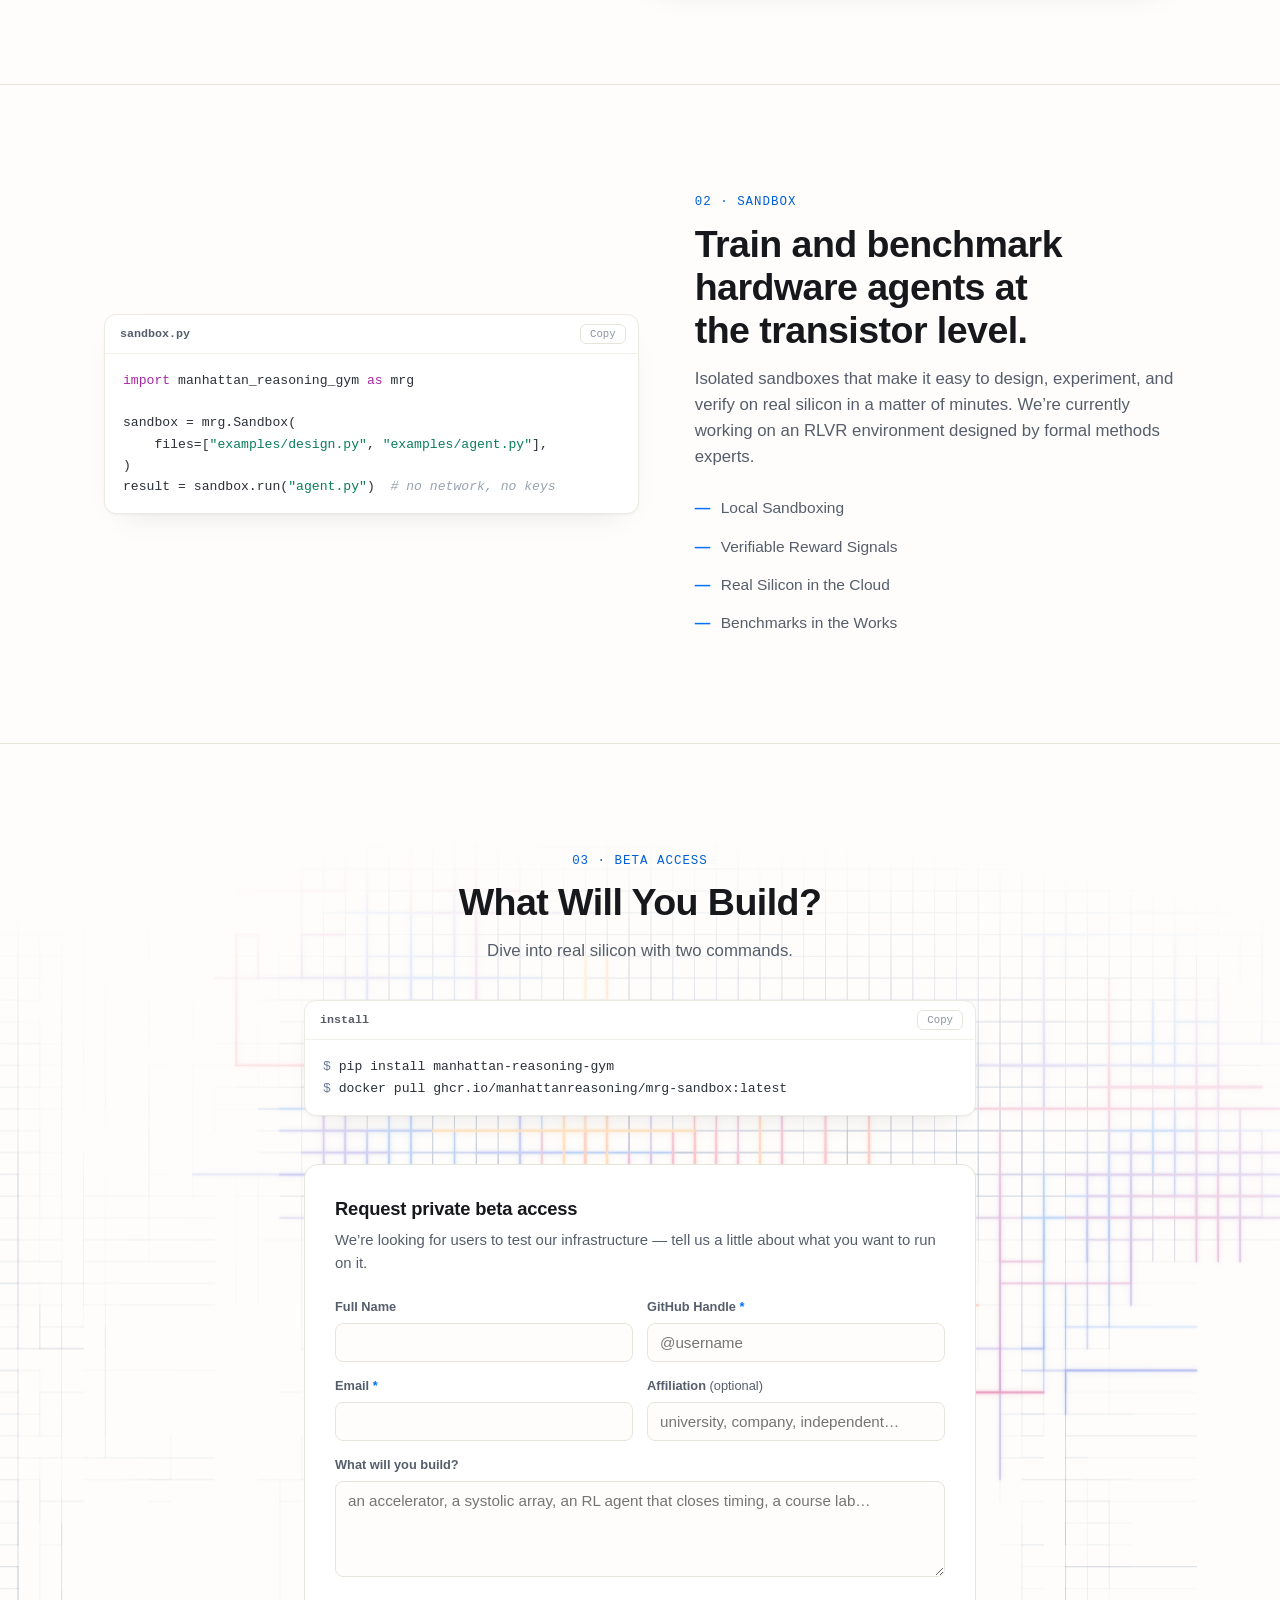
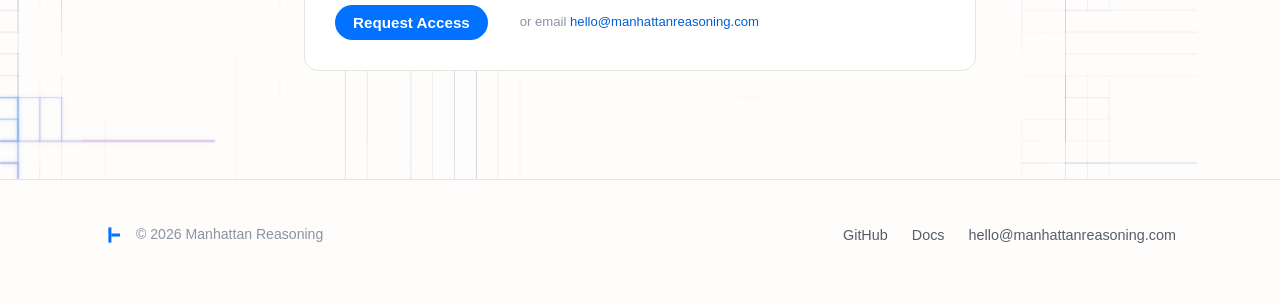
==== commit 0d22b52f: "Remove the careers page, redirect /careers to home Replace careers.html with a redirect stub so old " ====
--- a/careers.html
+++ b/careers.html
@@ -1,74 +1,14 @@
-<!doctype html>
+<!DOCTYPE html>
 <html lang="en">
 <head>
   <meta charset="utf-8" />
-  <meta name="viewport" content="width=device-width, initial-scale=1" />
-  <title>Careers — Manhattan Reasoning</title>
-  <meta name="description" content="We are looking for high-agency researchers to enable the next step of hardware acceleration." />
-  <link rel="icon" type="image/svg+xml" href="assets/favicon.svg" />
-  <link rel="stylesheet" href="css/style.css" />
+  <title>Manhattan Reasoning</title>
+  <meta name="robots" content="noindex" />
+  <link rel="canonical" href="/" />
+  <meta http-equiv="refresh" content="0; url=/" />
+  <script>location.replace("/");</script>
 </head>
-<body class="careers-page">
-
-  <!-- ================= nav ================= -->
-  <header class="nav">
-    <div class="nav-inner">
-      <a class="brand" href="index.html#top" aria-label="Manhattan Reasoning">
-        <span class="logo" aria-hidden="true">
-          <span class="logo-l1">Manhattan <span class="op">&rarr;</span> Reasoning,</span>
-          <span class="logo-l2">Manhattan <span class="op">&#8866;</span> Reasoning</span>
-        </span>
-      </a>
-      <button class="nav-toggle" type="button" aria-expanded="false" aria-controls="site-nav" aria-label="Toggle navigation">
-        <span></span><span></span><span></span>
-      </button>
-      <nav class="nav-links" id="site-nav">
-        <a href="index.html#cloud">Cloud</a>
-        <a href="index.html#sandbox">Sandbox</a>
-        <a href="https://docs.manhattanreasoning.com">Docs</a>
-        <a href="research.html">Research</a>
-        <a href="index.html#beta">Beta Access</a>
-      </nav>
-    </div>
-  </header>
-
-  <!-- ================= careers ================= -->
-  <main id="top">
-    <section class="hero">
-      <canvas id="routing-canvas" class="hero-routing-canvas" data-routing-field aria-hidden="true"></canvas>
-      <div class="container">
-        <div class="hero-copy">
-          <h1>Build the next step of hardware&nbsp;acceleration.</h1>
-          <p class="bio">
-            We are looking for high-agency researchers to enable the next step
-            of hardware acceleration. You&rsquo;d be joining a team led by
-            Prof. Mark Santolucito, with roots in a Barnard/Columbia research lab.
-            Contact us if you are interested.
-          </p>
-          <div class="hero-ctas">
-            <a class="btn btn-outline" href="mailto:hello@manhattanreasoning.com?subject=Careers">Get in touch</a>
-          </div>
-        </div>
-      </div>
-    </section>
-  </main>
-
-  <!-- ================= footer ================= -->
-  <footer class="footer">
-    <div class="container footer-inner">
-      <div class="footer-brand">
-        <img src="assets/favicon.svg" alt="Manhattan Reasoning turnstile mark" />
-        <span>© 2026 Manhattan Reasoning</span>
-      </div>
-      <nav class="footer-links">
-        <a href="https://github.com/ManhattanReasoning">GitHub</a>
-        <a href="https://docs.manhattanreasoning.com">Docs</a>
-        <a href="mailto:hello@manhattanreasoning.com">hello@manhattanreasoning.com</a>
-      </nav>
-    </div>
-  </footer>
-
-  <script src="js/routing-viz.js"></script>
-  <script src="js/main.js"></script>
+<body>
+  <p>This page has moved. <a href="/">Go to the homepage</a>.</p>
 </body>
 </html>
